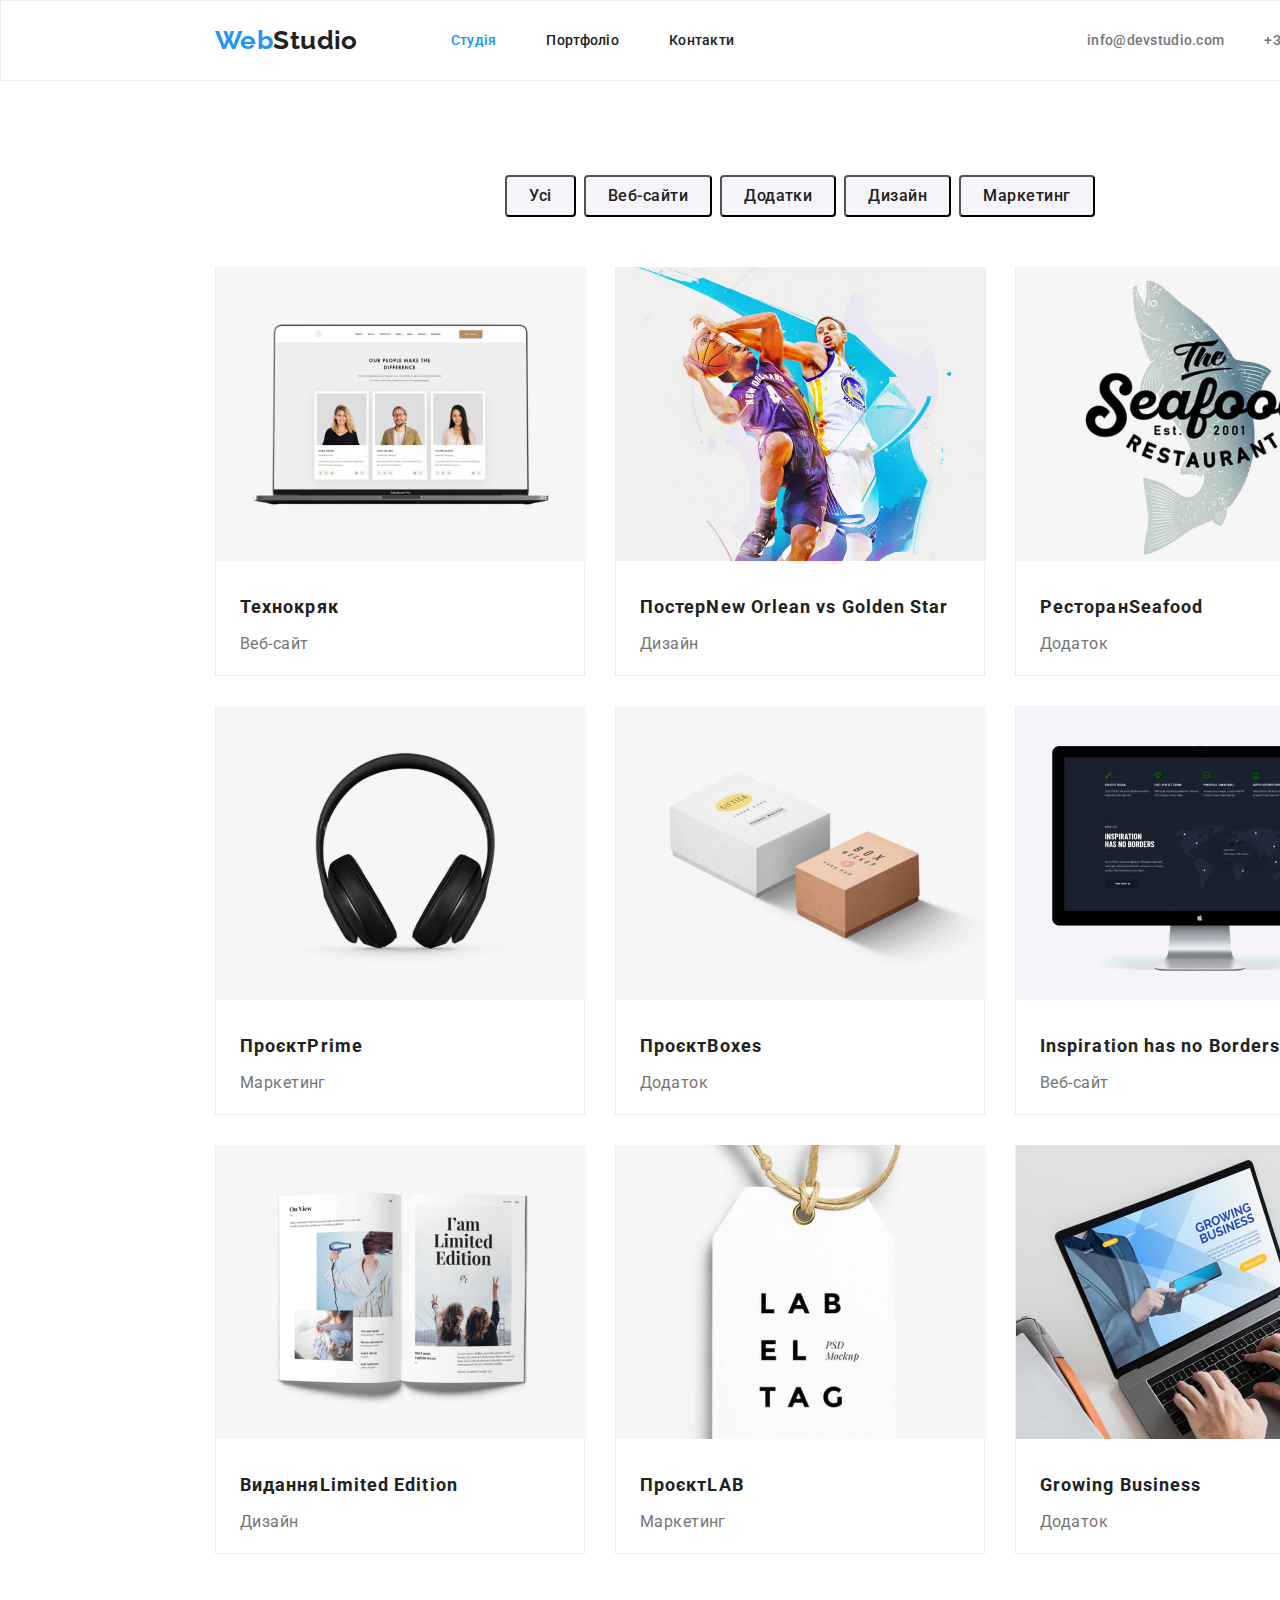
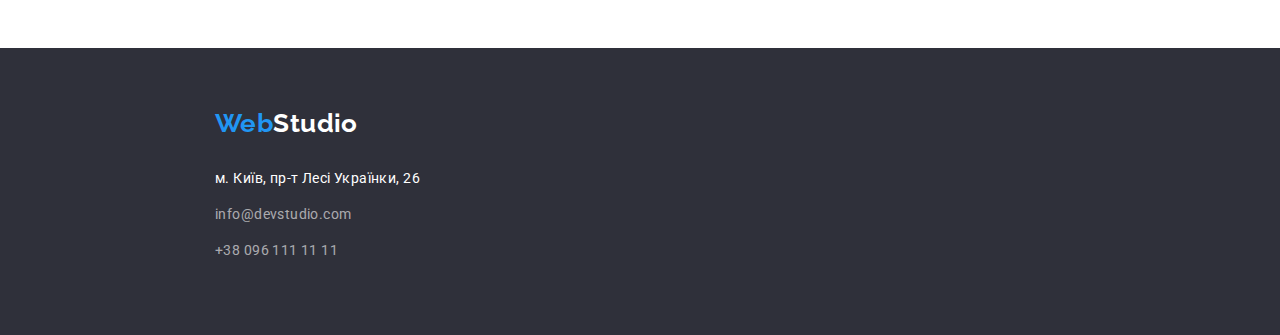
==== portfolio.html @ 30d5e777 "Styles for geometry added" ====
<!DOCTYPE html>
<html lang="uk">

<head>
    <meta charset="UTF-8">
    <meta http-equiv="X-UA-Compatible" content="IE=edge">
    <meta name="viewport" content="width=device-width, initial-scale=1.0">
    <title>Document</title>
    <link rel="preconnect" href="https://fonts.googleapis.com">
    <link rel="preconnect" href="https://fonts.gstatic.com" crossorigin>
    <link
        href="https://fonts.googleapis.com/css2?family=Raleway:wght@700&family=Roboto:wght@400;500;700;900&display=swap"
        rel="stylesheet">
    <link rel="stylesheet"
        href="https://cdnjs.cloudflare.com/ajax/libs/modern-normalize/1.1.0/modern-normalize.min.css">
    <link rel="stylesheet" href="./css/styles.css">
</head>

<body>
    <!--header-->
    <header class="header">
        <div class="container cont-header">
            <nav class="nav">
                <a href="./index.html" class="header-logo link"><span class="logo-web">Web</span>Studio</a>
                <ul class="site-nav list">
                    <li class="item"><a href="./studio.html" class="header-link link current">Студія</a></li>
                    <li class="item"><a href="./portfolio.html" class="header-link link">Портфоліо</a></li>
                    <li class="item"><a href="#" class="header-link link">Контакти</a></li>
                </ul>
            </nav>
            <ul class="header-list list">
                <li class="item"><a href="mailto:info@devstudio.com" class="header-mail link">
                        info@devstudio.com</a></li>
                <li class="item"><a href="tel:+380961111111" class="header-tel link">+38 096 111 11 11</a></li>
            </ul>

        </div>
    </header>
    <!-- Main -->
    <main class="main">
        <section class="projects section">
            <div class="container project-container">
                <h1 class="project-title visually-hidden">Проєкти</h1>
                <div class="button-list">
                    <ul class="button list">
                        <li class="item"><button type="button" class="section-btn">Усі</button></li>
                        <li class="item"><button type="button" class="section-btn">Веб-сайти</button></li>
                        <li class="item"><button type="button" class="section-btn">Додатки</button></li>
                        <li class="item"><button type="button" class="section-btn">Дизайн</button></li>
                        <li class="item"><button type="button" class="section-btn">Маркетинг</button></li>
                    </ul>
                </div>
                <div class="project-list">
                    <ul class="project list">
                        <li class="project-item"><a href="#" class="project-list list link">
                                <img src="./images/project1.jpg" class="project-image" alt="Проєкт1" width="370">
                                <h2 class="project-name">Технокряк</h2>
                                <p class="project-text">Веб-сайт</p>
                            </a>
                        </li>
                        <li class="project-item"><a href="#" class="project-list list link">
                                <img src="./images/project2.jpg" class="project-image" alt="Проєкт2" width="370">
                                <h2 class="project-name">Постер<span lang="en">New Orlean vs Golden Star</span></h2>
                                <p class="project-text">Дизайн</p>
                            </a>
                        </li>
                        <li class="project-item"><a href="#" class="project-list list link">
                                <img src="./images/project3.jpg" class="project-image" alt="Проєкт3" width="370">
                                <h2 class="project-name">Ресторан<span lang="en">Seafood</span></h2>
                                <p class="project-text">Додаток</p>
                            </a>
                        </li>
                        <li class="project-item"><a href="#" class="project-list list link">
                                <img src="./images/project4.jpg" class="project-image" alt="Проєкт4" width="370">
                                <h2 class="project-name">Проєкт<span lang="en">Prime</span></h2>
                                <p class="project-text">Маркетинг</p>
                            </a>
                        </li>
                        <li class="project-item"><a href="#" class="project-list list link">
                                <img src="./images/project5.jpg" class="project-image" alt="Проєкт5" width="370">
                                <h2 class="project-name">Проєкт<span lang="en">Boxes</span></h2>
                                <p class="project-text">Додаток</p>
                            </a>
                        </li>
                        <li class="project-item"><a href="#" class="project-list list link">
                                <img src="./images/project6.jpg" class="project-image" alt="Проєкт6" width="370">
                                <h2 class="project-name"><span lang="en">Inspiration has no Borders</span></h2>
                                <p class="project-text">Веб-сайт</p>
                            </a>
                        </li>
                        <li class="project-item"><a href="#" class="project-list list link">
                                <img src="./images/project7.jpg" class="project-image" alt="Проєкт7" width="370">
                                <h2 class="project-name">Видання<span lang="en">Limited Edition</span></h2>
                                <p class="project-text">Дизайн</p>
                            </a>
                        </li>
                        <li class="project-item"><a href="#" class="project-list list link">
                                <img src="./images/project8.jpg" class="project-image" alt="Проєкт8" width="370">
                                <h2 class="project-name">Проєкт<span lang="en">LAB</span></h2>
                                <p class="project-text">Маркетинг</p>
                            </a>
                        </li>
                        <li class="project-item"><a href="#" class="project-list list link">
                                <img src="./images/project9.jpg" class="project-image" alt="Проєкт9" width="370">
                                <h2 class="project-name"><span lang="en">Growing Business</span></h2>
                                <p class="project-text">Додаток</p>
                            </a>
                        </li>
                    </ul>
                </div>
            </div>
        </section>
    </main>
    <!-- footer -->
    <footer class="footer">
        <div class="container cont-footer">
            <a href="./index.html" class="footer-logo link"><span class="footer-logo-web">Web</span>Studio</a>

            <address>
                <ul class="list">
                    <li class="address-item"><a class="footer-map link" href="https://goo.gl/maps/vWbxdvANgkh5WYvK6"
                            target="_blank" rel="noopener noreferrer nofollow">м. Київ, пр-т Лесі Українки, 26</a></li>
                    <li class="address-item"><a href="mailto:info@devstudio.com" class="footer-mail link">
                            info@devstudio.com</a></li>
                    <li class="address-item"> <a href="tel:+380961111111" class="footer-tel link">+38 096 111 11 11</a>
                    </li>
                </ul>
            </address>
        </div>
    </footer>

</body>

</html>
---- css/styles.css ----
html {
  box-sizing: border-box;
}
*,
*::before,
*::after {
  box-sizing: inherit;
}

:root {
  --primary-title-color: #212121;
  --primary-text-color: #757575;
  --accent-color: #2196f3;
  --primary-white-color: #ffffff;
  --secondary-bg-color: #2f303a;
  --third-bg-color: #f5f4fa;
  --footer-color: rgba(255, 255, 255, 0.6);
  --hero-btn-background: #188ce8;
  --header-border-color: #ececec;
  --project-border-color: #eeeeee;

  --main-font: "Roboto", sans-serif;
}

p,
h1,
h2,
h3 {
  margin-top: 0;
}
ul {
  margin: 0px;
}

body {
  font-family: var(--main-font);
  font-size: 14px;
  line-height: 1.71;
  letter-spacing: 0.03em;
  color: var(--primary-text-color);
  background-color: var(--primary-white-color);
  width: 1600px;
}
.header-link,
.link {
  text-decoration: none;
}
.list {
  list-style: none;
  padding: 0;
  margin: 0;
}
.visually-hidden {
  position: absolute;
  width: 1px;
  height: 1px;
  margin: -1px;
  border: 0;
  padding: 0;
  white-space: nowrap;
  clip-path: inset(100%);
  clip: rect(0 0 0 0);
  overflow: hidden;
}
.container {
  width: 1200px;
  margin: 0 auto;
  padding-left: 15px;
  padding-right: 15px;
}
.section {
  padding-top: 94px;
  padding-bottom: 94px;
}

/* HEADER */

.cont-header {
  display: flex;
  align-items: center;
  justify-content: space-between;
}
.header {
  border: 1px solid var(--header-border-color);
}
.header-logo {
  display: flex;
  padding-top: 24px;
  padding-bottom: 24px;
  margin-right: 93px;
  font-family: "Raleway", sans-serif;
  font-weight: 700;
  font-size: 26px;
  line-height: 1.19;
  color: var(--primary-title-color);
}
.header-logo:hover,
.header-logo:focus {
  color: var(--accent-color);
}
.logo-web {
  font-family: "Raleway", sans-serif;
  font-weight: 700;
  font-size: 26px;
  line-height: 1.19;
  color: var(--accent-color);
}
.logo-web:hover,
.logo-web:focus {
  color: var(--primary-title-color);
}
.nav {
  display: flex;
}
.site-nav {
  display: flex;
  align-items: center;
}
.site-nav .item:not(:last-child) {
  margin-right: 50px;
}

.header-link {
  font-weight: 500;
  font-size: 14px;
  line-height: 1.14;
  letter-spacing: 0.02em;
  color: var(--primary-title-color);
}
.header-link:hover,
.header-link:focus {
  color: var(--accent-color);
}
.site-nav .link.current {
  color: var(--accent-color);
}

.header-list {
  display: flex;
}
.header-list .item:not(:last-child) {
  margin-right: 40px;
}
.header-mail {
  font-weight: 500;
  font-size: 14px;
  line-height: 1.14;
  letter-spacing: 0.02em;
  color: var(--primary-text-color);
}
.header-mail:hover,
.header-mail:focus {
  color: var(--accent-color);
}
.header-tel {
  font-weight: 500;
  font-size: 14px;
  line-height: 1.14;
  letter-spacing: 0.02em;
  color: var(--primary-text-color);
}
.header-tel:hover,
.header-tel:focus {
  color: var(--accent-color);
}
/* STUDIO */

/* Hero */

.hero-container {
  padding-top: 200px;
  padding-bottom: 200px;
}
.hero {
  background-color: var(--secondary-bg-color);
  text-align: center;
}
.hero-title {
  margin-bottom: 40px;
  font-weight: 900;
  font-size: 44px;
  line-height: 1.36;
  letter-spacing: 0.06em;
  text-transform: uppercase;
  color: var(--primary-white-color);
}
.hero-btn {
  display: inline-block;
  padding: 10px 24px;
  border-radius: 4px;
  min-width: 200px;
  font-family: inherit;
  font-weight: 700;
  font-size: 16px;
  line-height: 1.9;
  letter-spacing: 0.06em;
  color: var(--primary-white-color);
  background: var(--accent-color);
  cursor: pointer;
}
.hero-btn:hover,
.hero-btn:focus {
  background-color: var(--hero-btn-background);
}

/* Features */

.feature-container .feature {
  justify-content: space-between;
}
.feature {
  display: flex;
}

.feature-list {
  width: 270px;
}

.feature-name {
  margin-bottom: 10px;
  font-size: 14px;
  line-height: 1.17;
  letter-spacing: 0.03em;
  text-transform: uppercase;
  color: var(--primary-title-color);
}

/* Activity */

.no-padding {
  padding-top: 0;
}
.activity-title {
  margin-bottom: 50px;
  font-size: 36px;
  line-height: 1.17;
  text-align: center;
  color: var(--primary-title-color);
}
.activity-list {
  display: flex;
}
.activity-list .item:not(:last-child) {
  margin-right: 30px;
}

/* Staff */

.team {
  background-color: var(--third-bg-color);
}
.team-list {
  display: flex;
}
.team-item {
  width: 270px;
  box-shadow: 0px 1px 3px rgba(0, 0, 0, 0.12), 0px 1px 1px rgba(0, 0, 0, 0.14),
    0px 2px 1px rgba(0, 0, 0, 0.2);
  border-radius: 0px 0px 4px 4px;
}
.team-list .team-item:not(:last-child) {
  margin-right: 30px;
}
.team-title {
  margin-bottom: 50px;
  font-size: 36px;
  line-height: 1.17;
  text-align: center;
  color: var(--primary-title-color);
}
.team-card {
  margin-top: 0;
  margin-bottom: 30px;
}
.team-name {
  margin-bottom: 10px;
  font-weight: 500;
  font-size: 16px;
  line-height: 1.19;
  text-align: center;
  color: var(--primary-title-color);
}
.team-text {
  margin-bottom: 30;
  font-size: 16px;
  line-height: 1.19;
  text-align: center;
}
/* PORTFOLIO */

.button {
  display: flex;
  margin-bottom: 50px;
  justify-content: center;
}
.button .item:not(:last-child) {
  margin-right: 8px;
}
.section-btn {
  display: inline-block;
  padding: 6px 22px;
  border-radius: 4px;
  font-family: inherit;
  font-weight: 500;
  font-size: 16px;
  line-height: 1.63;
  letter-spacing: 0.03em;
  color: var(--primary-title-color);
  background: var(--third-bg-color);
  cursor: pointer;
}
.section-btn:hover,
.section-btn:focus {
  color: var(--primary-white-color);
  background: var(--accent-color);
  box-shadow: 0px 3px 1px rgba(0, 0, 0, 0.1), 0px 1px 2px rgba(0, 0, 0, 0.08),
    0px 2px 2px rgba(0, 0, 0, 0.12);
}
.project {
  display: flex;
  flex-wrap: wrap;
}
.project-item {
  width: 370px;
  margin-right: 30px;
  margin-bottom: 30px;
  border-left: 1px solid var(--project-border-color);
  border-bottom: 1px solid var(--project-border-color);
  border-right: 1px solid var(--project-border-color);
}
.project-item:nth-last-child(-n + 3) {
  margin-bottom: 0;
}
.project-item:nth-child(3n) {
  margin-right: 0;
}
.project-image {
  margin-top: 0;
  margin-bottom: 20px;
}
.project-name {
  margin-bottom: 4px;
  margin-left: 24px;
  font-size: 18px;
  line-height: 2;
  letter-spacing: 0.06em;
  color: var(--primary-title-color);
}
.project-text {
  margin-bottom: 20;
  margin-left: 24px;
  font-size: 16px;
  line-height: 1.88;
  color: var(--primary-text-color);
}
.project-title,
.project-text {
  text-decoration: none;
}

/* footer */

.cont-footer {
  padding-top: 60px;
  padding-bottom: 60px;
}
.footer-logo {
  display: block;
  margin-top: 0;
  margin-bottom: 28px;
  font-family: "Raleway";
  font-weight: 700;
  font-size: 26px;
  line-height: 1.19;
  color: var(--primary-white-color);
}
.footer-logo:hover,
.footer-logo:focus {
  color: var(--accent-color);
}
.footer-logo-web {
  font-family: "Raleway";
  font-weight: 700;
  font-size: 26px;
  line-height: 1.19;
  color: var(--accent-color);
}
.footer-logo-web:hover,
.footer-logo-web:focus {
  color: var(--primary-white-color);
}
.footer-map {
  display: block;
  margin-top: 0;
  font-style: normal;
  color: var(--primary-white-color);
}
.footer-map:hover,
.footer-map:focus {
  color: var(--accent-color);
}
.footer-mail {
  display: block;
  margin-top: 0;
  font-style: normal;
  color: var(--footer-color);
}
.footer-mail:hover {
  color: var(--accent-color);
}
.footer-tel {
  display: block;
  margin-top: 0;
  margin-bottom: 0;
  font-style: normal;
  color: var(--footer-color);
}
.footer-tel:hover {
  color: var(--accent-color);
}
.footer {
  background: var(--secondary-bg-color);
}
.list .address-item:not(last-child) {
  margin-bottom: 12px;
}
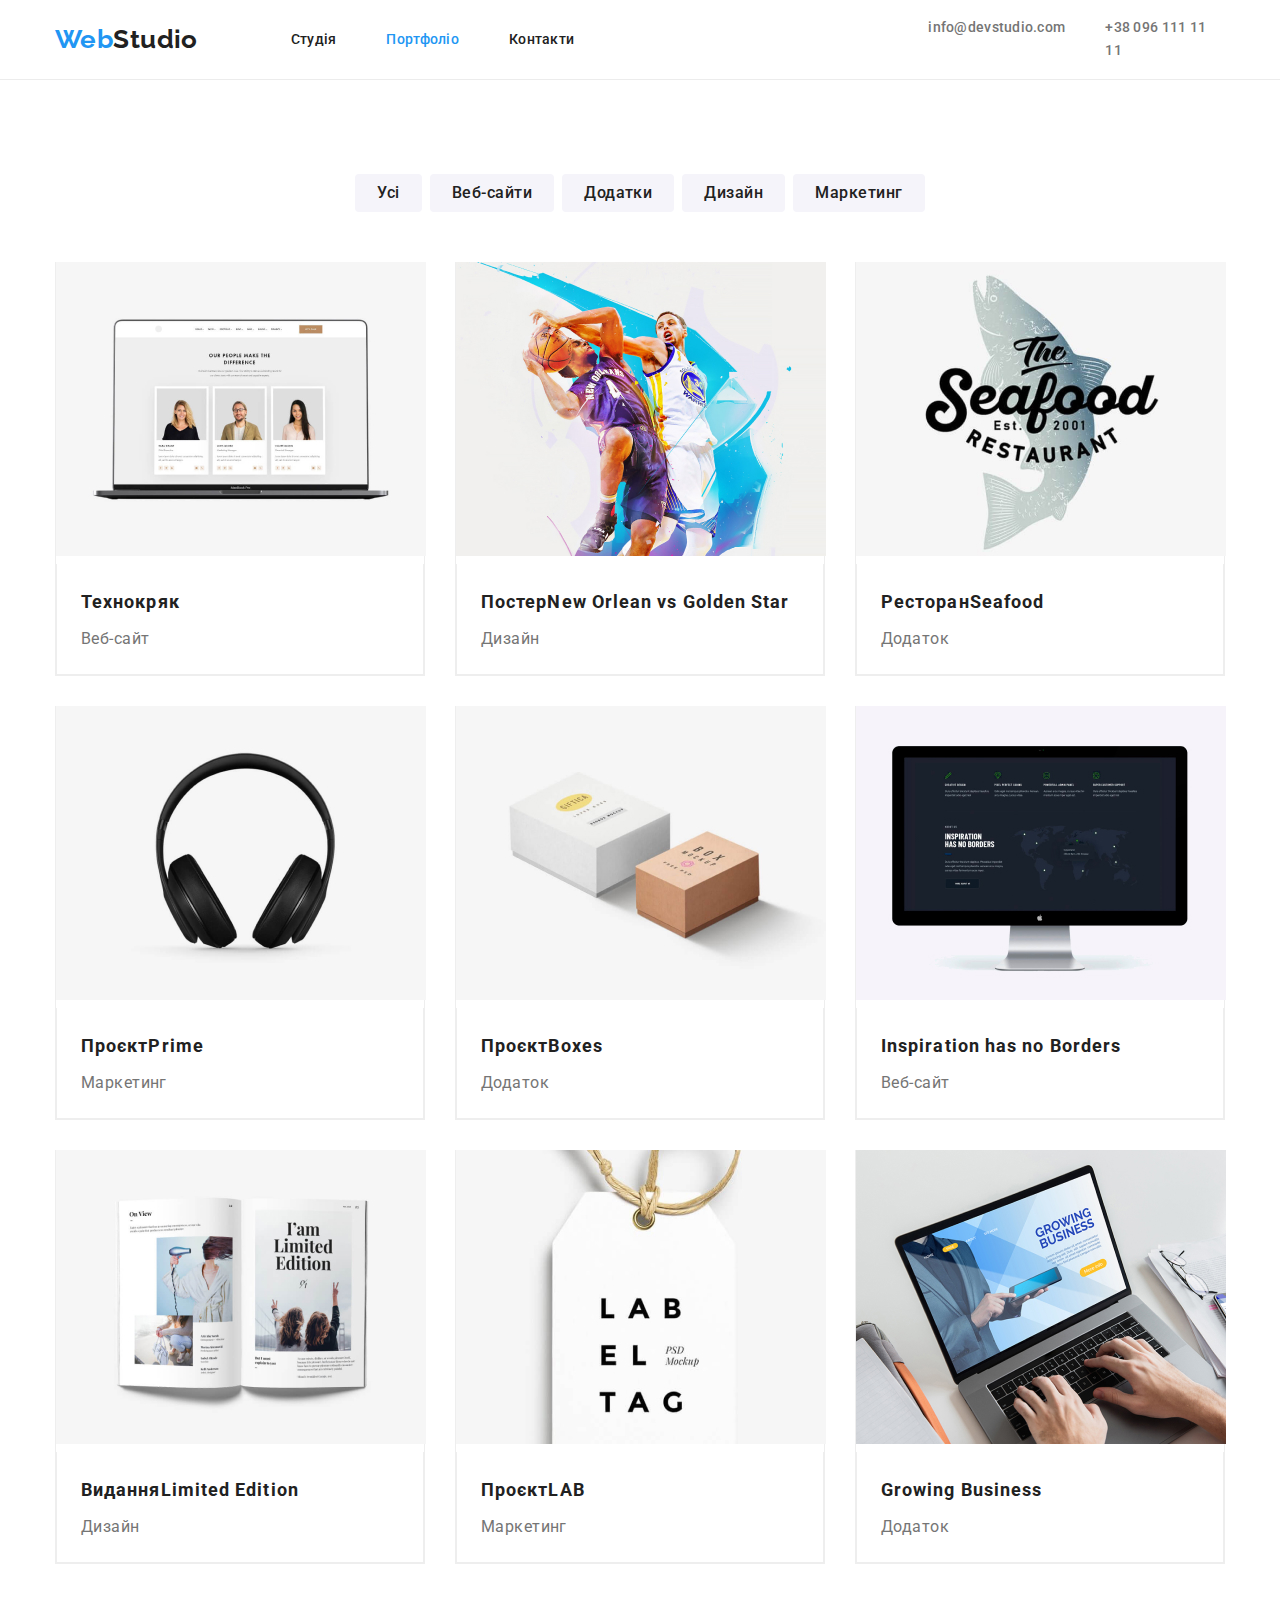
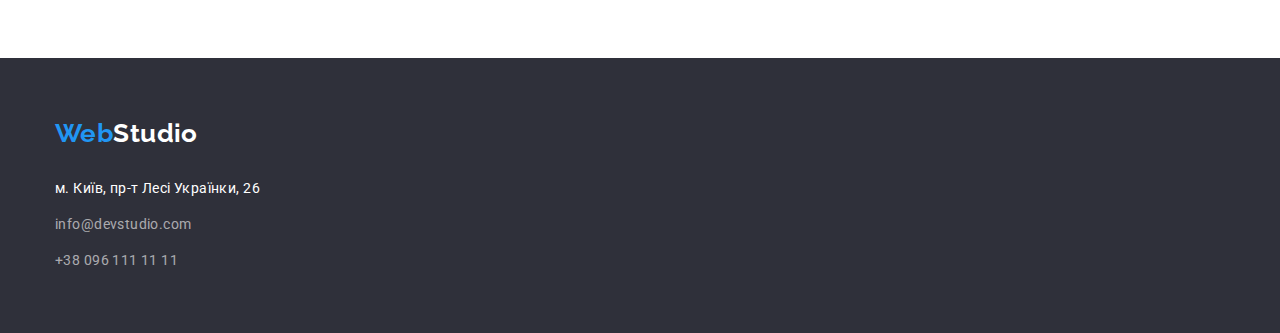
==== commit c2cbea49: "Geometry correction" ====
--- a/portfolio.html
+++ b/portfolio.html
@@ -23,8 +23,8 @@
             <nav class="nav">
                 <a href="./index.html" class="header-logo link"><span class="logo-web">Web</span>Studio</a>
                 <ul class="site-nav list">
-                    <li class="item"><a href="./studio.html" class="header-link link current">Студія</a></li>
-                    <li class="item"><a href="./portfolio.html" class="header-link link">Портфоліо</a></li>
+                    <li class="item"><a href="./studio.html" class="header-link link">Студія</a></li>
+                    <li class="item"><a href="./portfolio.html" class="header-link link current">Портфоліо</a></li>
                     <li class="item"><a href="#" class="header-link link">Контакти</a></li>
                 </ul>
             </nav>
@@ -41,88 +41,103 @@
         <section class="projects section">
             <div class="container project-container">
                 <h1 class="project-title visually-hidden">Проєкти</h1>
-                <div class="button-list">
-                    <ul class="button list">
-                        <li class="item"><button type="button" class="section-btn">Усі</button></li>
-                        <li class="item"><button type="button" class="section-btn">Веб-сайти</button></li>
-                        <li class="item"><button type="button" class="section-btn">Додатки</button></li>
-                        <li class="item"><button type="button" class="section-btn">Дизайн</button></li>
-                        <li class="item"><button type="button" class="section-btn">Маркетинг</button></li>
-                    </ul>
-                </div>
-                <div class="project-list">
-                    <ul class="project list">
-                        <li class="project-item"><a href="#" class="project-list list link">
-                                <img src="./images/project1.jpg" class="project-image" alt="Проєкт1" width="370">
+                <ul class="button list">
+                    <li class="item"><button type="button" class="section-btn">Усі</button></li>
+                    <li class="item"><button type="button" class="section-btn">Веб-сайти</button></li>
+                    <li class="item"><button type="button" class="section-btn">Додатки</button></li>
+                    <li class="item"><button type="button" class="section-btn">Дизайн</button></li>
+                    <li class="item"><button type="button" class="section-btn">Маркетинг</button></li>
+                </ul>
+
+                <ul class="project list">
+                    <li class="project-item"><a href="#" class="project-list list link">
+                            <img src="./images/project1.jpg" class="project-image" alt="Проєкт1" width="370">
+                            <div class="project-border">
                                 <h2 class="project-name">Технокряк</h2>
                                 <p class="project-text">Веб-сайт</p>
-                            </a>
-                        </li>
-                        <li class="project-item"><a href="#" class="project-list list link">
-                                <img src="./images/project2.jpg" class="project-image" alt="Проєкт2" width="370">
+                            </div>
+
+                        </a>
+                    </li>
+                    <li class="project-item"><a href="#" class="project-list list link">
+                            <img src="./images/project2.jpg" class="project-image" alt="Проєкт2" width="370">
+                            <div class="project-border">
                                 <h2 class="project-name">Постер<span lang="en">New Orlean vs Golden Star</span></h2>
                                 <p class="project-text">Дизайн</p>
-                            </a>
-                        </li>
-                        <li class="project-item"><a href="#" class="project-list list link">
-                                <img src="./images/project3.jpg" class="project-image" alt="Проєкт3" width="370">
+                            </div>
+                        </a>
+                    </li>
+                    <li class="project-item"><a href="#" class="project-list list link">
+                            <img src="./images/project3.jpg" class="project-image" alt="Проєкт3" width="370">
+                            <div class="project-border">
                                 <h2 class="project-name">Ресторан<span lang="en">Seafood</span></h2>
                                 <p class="project-text">Додаток</p>
-                            </a>
-                        </li>
-                        <li class="project-item"><a href="#" class="project-list list link">
-                                <img src="./images/project4.jpg" class="project-image" alt="Проєкт4" width="370">
+                            </div>
+                        </a>
+                    </li>
+                    <li class="project-item"><a href="#" class="project-list list link">
+                            <img src="./images/project4.jpg" class="project-image" alt="Проєкт4" width="370">
+                            <div class="project-border">
                                 <h2 class="project-name">Проєкт<span lang="en">Prime</span></h2>
                                 <p class="project-text">Маркетинг</p>
-                            </a>
-                        </li>
-                        <li class="project-item"><a href="#" class="project-list list link">
-                                <img src="./images/project5.jpg" class="project-image" alt="Проєкт5" width="370">
+                            </div>
+                        </a>
+                    </li>
+                    <li class="project-item"><a href="#" class="project-list list link">
+                            <img src="./images/project5.jpg" class="project-image" alt="Проєкт5" width="370">
+                            <div class="project-border">
                                 <h2 class="project-name">Проєкт<span lang="en">Boxes</span></h2>
                                 <p class="project-text">Додаток</p>
-                            </a>
-                        </li>
-                        <li class="project-item"><a href="#" class="project-list list link">
-                                <img src="./images/project6.jpg" class="project-image" alt="Проєкт6" width="370">
+                            </div>
+                        </a>
+                    </li>
+                    <li class="project-item"><a href="#" class="project-list list link">
+                            <img src="./images/project6.jpg" class="project-image" alt="Проєкт6" width="370">
+                            <div class="project-border">
                                 <h2 class="project-name"><span lang="en">Inspiration has no Borders</span></h2>
                                 <p class="project-text">Веб-сайт</p>
-                            </a>
-                        </li>
-                        <li class="project-item"><a href="#" class="project-list list link">
-                                <img src="./images/project7.jpg" class="project-image" alt="Проєкт7" width="370">
+                            </div>
+                        </a>
+                    </li>
+                    <li class="project-item"><a href="#" class="project-list list link">
+                            <img src="./images/project7.jpg" class="project-image" alt="Проєкт7" width="370">
+                            <div class="project-border">
                                 <h2 class="project-name">Видання<span lang="en">Limited Edition</span></h2>
                                 <p class="project-text">Дизайн</p>
-                            </a>
-                        </li>
-                        <li class="project-item"><a href="#" class="project-list list link">
-                                <img src="./images/project8.jpg" class="project-image" alt="Проєкт8" width="370">
+                            </div>
+                        </a>
+                    </li>
+                    <li class="project-item"><a href="#" class="project-list list link">
+                            <img src="./images/project8.jpg" class="project-image" alt="Проєкт8" width="370">
+                            <div class="project-border">
                                 <h2 class="project-name">Проєкт<span lang="en">LAB</span></h2>
                                 <p class="project-text">Маркетинг</p>
-                            </a>
-                        </li>
-                        <li class="project-item"><a href="#" class="project-list list link">
-                                <img src="./images/project9.jpg" class="project-image" alt="Проєкт9" width="370">
+                            </div>
+                        </a>
+                    </li>
+                    <li class="project-item"><a href="#" class="project-list list link">
+                            <img src="./images/project9.jpg" class="project-image" alt="Проєкт9" width="370">
+                            <div class="project-border">
                                 <h2 class="project-name"><span lang="en">Growing Business</span></h2>
                                 <p class="project-text">Додаток</p>
-                            </a>
-                        </li>
-                    </ul>
-                </div>
+                            </div>
+                        </a>
+                    </li>
+                </ul>
             </div>
         </section>
     </main>
-    <!-- footer -->
-    <footer class="footer">
-        <div class="container cont-footer">
+     <!-- footer -->
+     <footer class="footer">
+        <div class="container">
             <a href="./index.html" class="footer-logo link"><span class="footer-logo-web">Web</span>Studio</a>
-
             <address>
-                <ul class="list">
-                    <li class="address-item"><a class="footer-map link" href="https://goo.gl/maps/vWbxdvANgkh5WYvK6"
+                <ul class="footer-list list">
+                    <li class="footer-item"><a class="footer-map link" href="https://goo.gl/maps/vWbxdvANgkh5WYvK6"
                             target="_blank" rel="noopener noreferrer nofollow">м. Київ, пр-т Лесі Українки, 26</a></li>
-                    <li class="address-item"><a href="mailto:info@devstudio.com" class="footer-mail link">
+                    <li class="footer-item"><a href="mailto:info@devstudio.com" class="footer-mail link">
                             info@devstudio.com</a></li>
-                    <li class="address-item"> <a href="tel:+380961111111" class="footer-tel link">+38 096 111 11 11</a>
+                    <li class="footer-item"> <a href="tel:+380961111111" class="footer-tel link">+38 096 111 11 11</a>
                     </li>
                 </ul>
             </address>
--- a/css/styles.css
+++ b/css/styles.css
@@ -26,7 +26,8 @@
 h1,
 h2,
 h3 {
-  margin-top: 0;
+  margin: 0;
+ 
 }
 ul {
   margin: 0px;
@@ -39,7 +40,6 @@
   letter-spacing: 0.03em;
   color: var(--primary-text-color);
   background-color: var(--primary-white-color);
-  width: 1600px;
 }
 .header-link,
 .link {
@@ -78,10 +78,9 @@
 .cont-header {
   display: flex;
   align-items: center;
-  justify-content: space-between;
 }
 .header {
-  border: 1px solid var(--header-border-color);
+  border-bottom: 1px solid var(--header-border-color);
 }
 .header-logo {
   display: flex;
@@ -94,20 +93,12 @@
   line-height: 1.19;
   color: var(--primary-title-color);
 }
-.header-logo:hover,
-.header-logo:focus {
-  color: var(--accent-color);
-}
 .logo-web {
   font-family: "Raleway", sans-serif;
   font-weight: 700;
   font-size: 26px;
   line-height: 1.19;
   color: var(--accent-color);
-}
-.logo-web:hover,
-.logo-web:focus {
-  color: var(--primary-title-color);
 }
 .nav {
   display: flex;
@@ -137,6 +128,7 @@
 
 .header-list {
   display: flex;
+  margin-left: 354px;
 }
 .header-list .item:not(:last-child) {
   margin-right: 40px;
@@ -167,7 +159,7 @@
 
 /* Hero */
 
-.hero-container {
+.hero {
   padding-top: 200px;
   padding-bottom: 200px;
 }
@@ -175,8 +167,12 @@
   background-color: var(--secondary-bg-color);
   text-align: center;
 }
+.hero-container {
+  max-width: 696px;
+}
 .hero-title {
-  margin-bottom: 40px;
+  display: inline-block;
+  margin-bottom: 30px;
   font-weight: 900;
   font-size: 44px;
   line-height: 1.36;
@@ -185,7 +181,7 @@
   color: var(--primary-white-color);
 }
 .hero-btn {
-  display: inline-block;
+  border: none;
   padding: 10px 24px;
   border-radius: 4px;
   min-width: 200px;
@@ -205,9 +201,6 @@
 
 /* Features */
 
-.feature-container .feature {
-  justify-content: space-between;
-}
 .feature {
   display: flex;
 }
@@ -224,7 +217,9 @@
   text-transform: uppercase;
   color: var(--primary-title-color);
 }
-
+.feature .feature-list:not(:last-child) {
+  margin-right: 30px;
+}
 /* Activity */
 
 .no-padding {
@@ -243,6 +238,11 @@
 .activity-list .item:not(:last-child) {
   margin-right: 30px;
 }
+.activity-img {
+  display: block;
+  width: 100%;
+  height: auto;
+}
 
 /* Staff */
 
@@ -257,6 +257,7 @@
   box-shadow: 0px 1px 3px rgba(0, 0, 0, 0.12), 0px 1px 1px rgba(0, 0, 0, 0.14),
     0px 2px 1px rgba(0, 0, 0, 0.2);
   border-radius: 0px 0px 4px 4px;
+  background-color: var(--primary-white-color);
 }
 .team-list .team-item:not(:last-child) {
   margin-right: 30px;
@@ -281,11 +282,12 @@
   color: var(--primary-title-color);
 }
 .team-text {
-  margin-bottom: 30;
+  margin-bottom: 30px;
   font-size: 16px;
   line-height: 1.19;
   text-align: center;
 }
+
 /* PORTFOLIO */
 
 .button {
@@ -297,9 +299,9 @@
   margin-right: 8px;
 }
 .section-btn {
-  display: inline-block;
   padding: 6px 22px;
   border-radius: 4px;
+  border: none;
   font-family: inherit;
   font-weight: 500;
   font-size: 16px;
@@ -336,19 +338,15 @@
 }
 .project-image {
   margin-top: 0;
-  margin-bottom: 20px;
 }
 .project-name {
   margin-bottom: 4px;
-  margin-left: 24px;
   font-size: 18px;
   line-height: 2;
   letter-spacing: 0.06em;
   color: var(--primary-title-color);
 }
 .project-text {
-  margin-bottom: 20;
-  margin-left: 24px;
   font-size: 16px;
   line-height: 1.88;
   color: var(--primary-text-color);
@@ -357,10 +355,20 @@
 .project-text {
   text-decoration: none;
 }
+.project-border {
+  display: block;
+  padding-top: 20px;
+  padding-bottom: 20px;
+  padding-left: 24px;
+  padding-right: 24px;
+  border-left: 1px solid var(--project-border-color);
+  border-bottom: 1px solid var(--project-border-color);
+  border-right: 1px solid var(--project-border-color);
+}
 
 /* footer */
 
-.cont-footer {
+.footer {
   padding-top: 60px;
   padding-bottom: 60px;
 }
@@ -374,10 +382,6 @@
   line-height: 1.19;
   color: var(--primary-white-color);
 }
-.footer-logo:hover,
-.footer-logo:focus {
-  color: var(--accent-color);
-}
 .footer-logo-web {
   font-family: "Raleway";
   font-weight: 700;
@@ -385,10 +389,6 @@
   line-height: 1.19;
   color: var(--accent-color);
 }
-.footer-logo-web:hover,
-.footer-logo-web:focus {
-  color: var(--primary-white-color);
-}
 .footer-map {
   display: block;
   margin-top: 0;
@@ -402,25 +402,24 @@
 .footer-mail {
   display: block;
   margin-top: 0;
+    font-style: normal;
+  color: var(--footer-color);
+}
+.footer-mail:hover {
+  color: var(--accent-color);
+}
+.footer-tel {
+  display: block;
+  margin-top: 0;
   font-style: normal;
   color: var(--footer-color);
 }
-.footer-mail:hover {
-  color: var(--accent-color);
-}
-.footer-tel {
-  display: block;
-  margin-top: 0;
-  margin-bottom: 0;
-  font-style: normal;
-  color: var(--footer-color);
-}
 .footer-tel:hover {
   color: var(--accent-color);
 }
 .footer {
   background: var(--secondary-bg-color);
 }
-.list .address-item:not(last-child) {
+.footer-list .footer-item:not(:last-child) {
   margin-bottom: 12px;
 }
